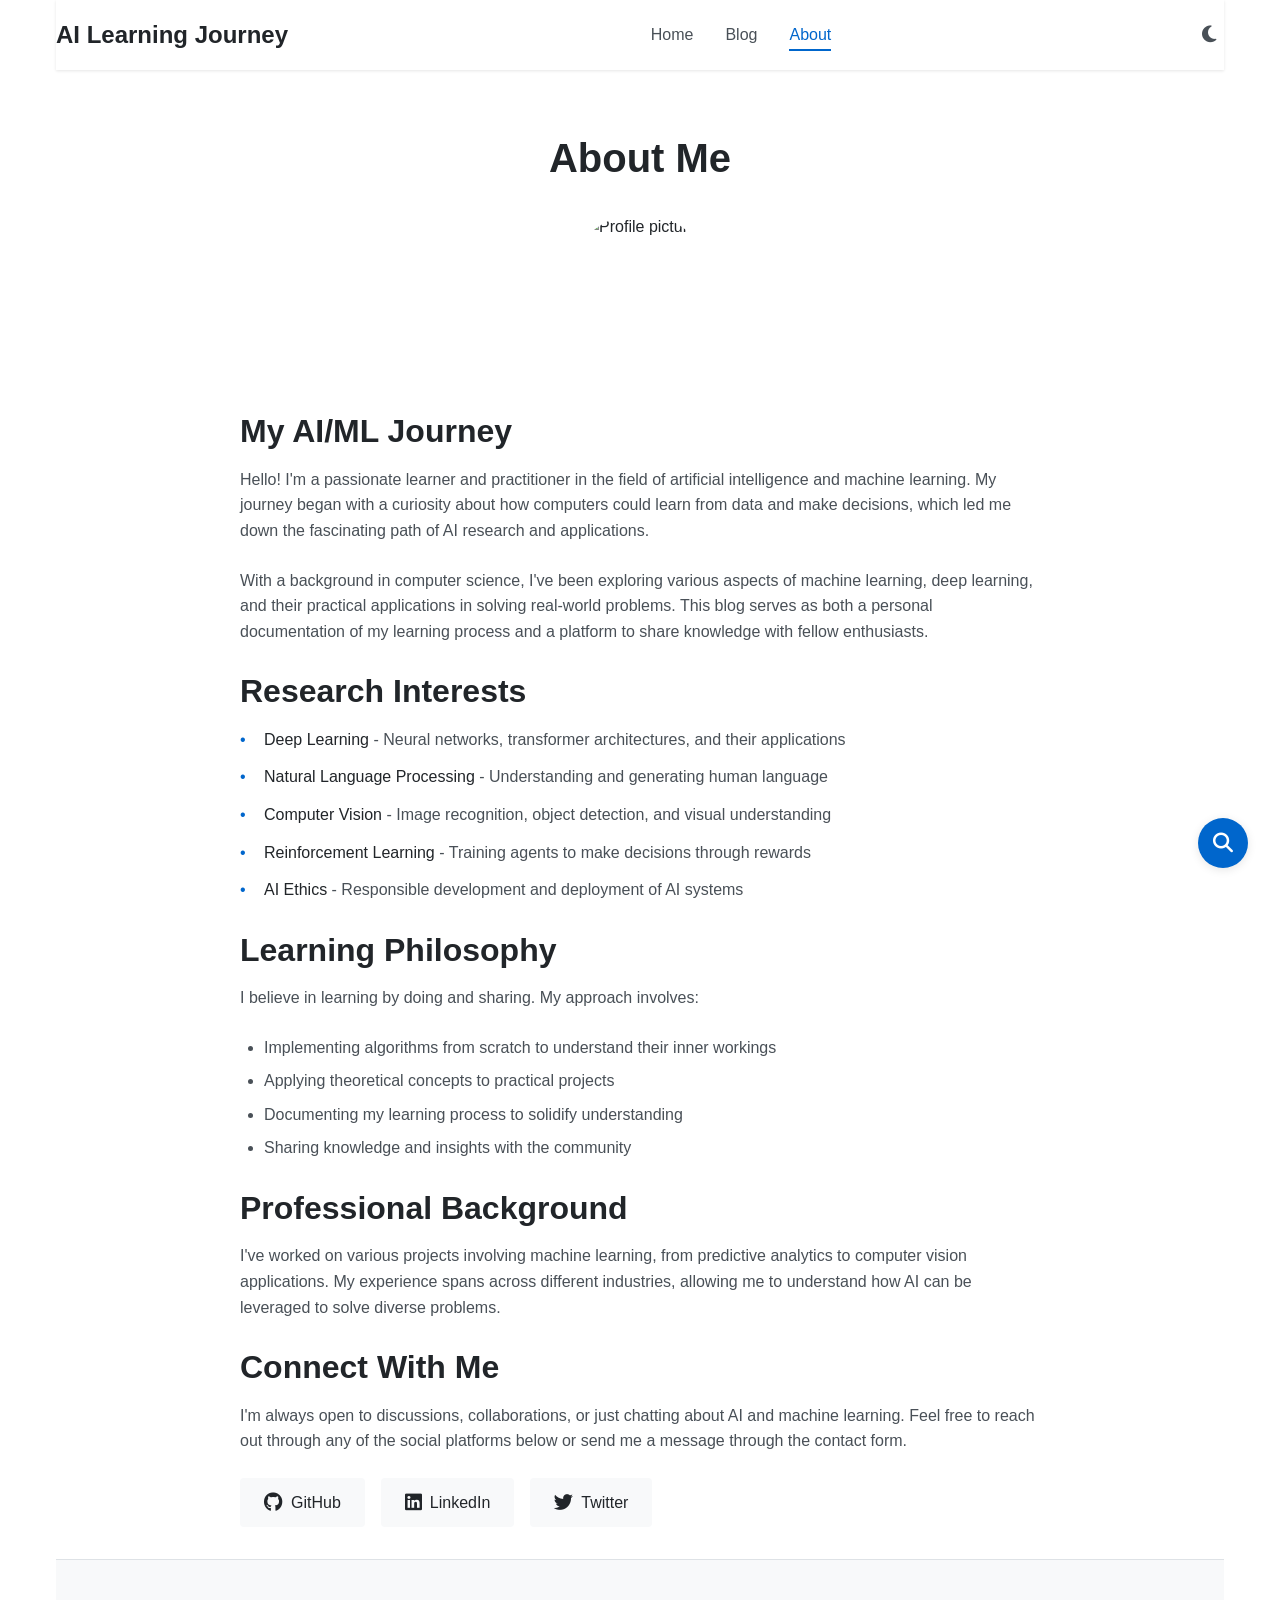
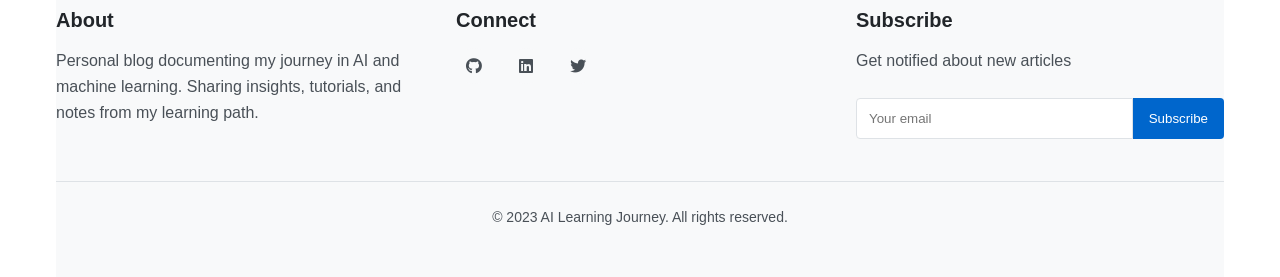
==== about.html @ 77ecc456 "Initial commit of AI Learning Journey website" ====
<!DOCTYPE html>
<html lang="en">
<head>
    <meta charset="UTF-8">
    <meta name="viewport" content="width=device-width, initial-scale=1.0">
    <meta name="description" content="About my AI and machine learning journey">
    <title>About - AI Learning Journey</title>
    <link rel="stylesheet" href="css/style.css">
    <link rel="stylesheet" href="https://cdnjs.cloudflare.com/ajax/libs/font-awesome/6.4.0/css/all.min.css">
</head>
<body>
    <div class="container">
        <header>
            <div class="header-content">
                <div class="logo">
                    <a href="index.html">AI Learning Journey</a>
                </div>
                <nav>
                    <ul>
                        <li><a href="index.html">Home</a></li>
                        <li><a href="blog.html">Blog</a></li>
                        <li><a href="about.html" class="active">About</a></li>
                    </ul>
                </nav>
                <div class="theme-toggle">
                    <button id="theme-toggle-btn" aria-label="Toggle dark/light mode">
                        <i class="fas fa-moon"></i>
                    </button>
                </div>
            </div>
        </header>

        <main>
            <section class="about-section">
                <div class="about-header">
                    <h1>About Me</h1>
                    <div class="profile-image">
                        <img src="images/profile.svg" alt="Profile picture">
                    </div>
                </div>
                
                <div class="about-content">
                    <h2>My AI/ML Journey</h2>
                    <p>Hello! I'm a passionate learner and practitioner in the field of artificial intelligence and machine learning. My journey began with a curiosity about how computers could learn from data and make decisions, which led me down the fascinating path of AI research and applications.</p>
                    
                    <p>With a background in computer science, I've been exploring various aspects of machine learning, deep learning, and their practical applications in solving real-world problems. This blog serves as both a personal documentation of my learning process and a platform to share knowledge with fellow enthusiasts.</p>
                    
                    <h2>Research Interests</h2>
                    <ul class="interests-list">
                        <li><span>Deep Learning</span> - Neural networks, transformer architectures, and their applications</li>
                        <li><span>Natural Language Processing</span> - Understanding and generating human language</li>
                        <li><span>Computer Vision</span> - Image recognition, object detection, and visual understanding</li>
                        <li><span>Reinforcement Learning</span> - Training agents to make decisions through rewards</li>
                        <li><span>AI Ethics</span> - Responsible development and deployment of AI systems</li>
                    </ul>
                    
                    <h2>Learning Philosophy</h2>
                    <p>I believe in learning by doing and sharing. My approach involves:</p>
                    <ul>
                        <li>Implementing algorithms from scratch to understand their inner workings</li>
                        <li>Applying theoretical concepts to practical projects</li>
                        <li>Documenting my learning process to solidify understanding</li>
                        <li>Sharing knowledge and insights with the community</li>
                    </ul>
                    
                    <h2>Professional Background</h2>
                    <p>I've worked on various projects involving machine learning, from predictive analytics to computer vision applications. My experience spans across different industries, allowing me to understand how AI can be leveraged to solve diverse problems.</p>
                    
                    <h2>Connect With Me</h2>
                    <p>I'm always open to discussions, collaborations, or just chatting about AI and machine learning. Feel free to reach out through any of the social platforms below or send me a message through the contact form.</p>
                    
                    <div class="social-links-large">
                        <a href="https://github.com/" target="_blank" class="social-btn">
                            <i class="fab fa-github"></i> GitHub
                        </a>
                        <a href="https://linkedin.com/in/" target="_blank" class="social-btn">
                            <i class="fab fa-linkedin"></i> LinkedIn
                        </a>
                        <a href="https://twitter.com/" target="_blank" class="social-btn">
                            <i class="fab fa-twitter"></i> Twitter
                        </a>
                    </div>
                </div>
            </section>
        </main>

        <footer>
            <div class="footer-content">
                <div class="footer-section">
                    <h3>About</h3>
                    <p>Personal blog documenting my journey in AI and machine learning. Sharing insights, tutorials, and notes from my learning path.</p>
                </div>
                <div class="footer-section">
                    <h3>Connect</h3>
                    <div class="social-links">
                        <a href="https://github.com/" target="_blank" aria-label="GitHub"><i class="fab fa-github"></i></a>
                        <a href="https://linkedin.com/in/" target="_blank" aria-label="LinkedIn"><i class="fab fa-linkedin"></i></a>
                        <a href="https://twitter.com/" target="_blank" aria-label="Twitter"><i class="fab fa-twitter"></i></a>
                    </div>
                </div>
                <div class="footer-section">
                    <h3>Subscribe</h3>
                    <p>Get notified about new articles</p>
                    <form class="subscribe-form">
                        <input type="email" placeholder="Your email" required>
                        <button type="submit">Subscribe</button>
                    </form>
                </div>
            </div>
            <div class="footer-bottom">
                <p>&copy; 2023 AI Learning Journey. All rights reserved.</p>
            </div>
        </footer>
    </div>

    <div class="search-overlay" id="searchOverlay">
        <div class="search-container">
            <div class="search-header">
                <h2>Search Articles</h2>
                <button id="closeSearch" aria-label="Close search"><i class="fas fa-times"></i></button>
            </div>
            <div class="search-form">
                <input type="text" id="searchInput" placeholder="Type to search...">
            </div>
            <div class="search-results" id="searchResults">
                <!-- Search results will be populated here -->
            </div>
        </div>
    </div>

    <button id="searchToggle" class="search-toggle" aria-label="Open search">
        <i class="fas fa-search"></i>
    </button>

    <script src="js/main.js"></script>
</body>
</html>
---- css/style.css ----
/* 
 * AI Learning Journey - Main Stylesheet
 * A clean, minimalist design for a personal blog focused on AI and ML
 */

/* ===== Variables ===== */
:root {
  /* Light theme (default) */
  --bg-primary: #ffffff;
  --bg-secondary: #f8f9fa;
  --text-primary: #212529;
  --text-secondary: #495057;
  --text-muted: #6c757d;
  --accent-color: #0066cc;
  --accent-hover: #0056b3;
  --border-color: #dee2e6;
  --card-bg: #ffffff;
  --card-shadow: 0 2px 4px rgba(0, 0, 0, 0.05);
  --code-bg: #f5f5f5;
  --blockquote-bg: #f8f9fa;
  --blockquote-border: #dee2e6;
  --header-bg: rgba(255, 255, 255, 0.95);
  --footer-bg: #f8f9fa;
}

/* Dark theme */
[data-theme="dark"] {
  --bg-primary: #121212;
  --bg-secondary: #1e1e1e;
  --text-primary: #e9ecef;
  --text-secondary: #ced4da;
  --text-muted: #adb5bd;
  --accent-color: #4dabf7;
  --accent-hover: #339af0;
  --border-color: #343a40;
  --card-bg: #1e1e1e;
  --card-shadow: 0 2px 4px rgba(0, 0, 0, 0.2);
  --code-bg: #2d2d2d;
  --blockquote-bg: #1e1e1e;
  --blockquote-border: #343a40;
  --header-bg: rgba(18, 18, 18, 0.95);
  --footer-bg: #1e1e1e;
}

/* ===== Base Styles ===== */
* {
  margin: 0;
  padding: 0;
  box-sizing: border-box;
}

html {
  font-size: 16px;
  scroll-behavior: smooth;
}

body {
  font-family: -apple-system, BlinkMacSystemFont, "Segoe UI", Roboto, "Helvetica Neue", Arial, sans-serif;
  line-height: 1.6;
  color: var(--text-primary);
  background-color: var(--bg-primary);
  transition: background-color 0.3s ease, color 0.3s ease;
}

.container {
  width: 100%;
  max-width: 1200px;
  margin: 0 auto;
  padding: 0 1rem;
}

/* ===== Typography ===== */
h1, h2, h3, h4, h5, h6 {
  margin-bottom: 1rem;
  line-height: 1.2;
  font-weight: 600;
  color: var(--text-primary);
}

h1 {
  font-size: 2.5rem;
  margin-top: 2rem;
}

h2 {
  font-size: 2rem;
  margin-top: 1.75rem;
}

h3 {
  font-size: 1.5rem;
  margin-top: 1.5rem;
}

h4 {
  font-size: 1.25rem;
  margin-top: 1.25rem;
}

p {
  margin-bottom: 1.5rem;
  color: var(--text-secondary);
}

a {
  color: var(--accent-color);
  text-decoration: none;
  transition: color 0.2s ease;
}

a:hover {
  color: var(--accent-hover);
}

ul, ol {
  margin-bottom: 1.5rem;
  padding-left: 1.5rem;
  color: var(--text-secondary);
}

li {
  margin-bottom: 0.5rem;
}

blockquote {
  margin: 1.5rem 0;
  padding: 1rem 1.5rem;
  border-left: 4px solid var(--blockquote-border);
  background-color: var(--blockquote-bg);
  font-style: italic;
}

blockquote p {
  margin-bottom: 0;
}

code {
  font-family: SFMono-Regular, Menlo, Monaco, Consolas, "Liberation Mono", "Courier New", monospace;
  background-color: var(--code-bg);
  padding: 0.2rem 0.4rem;
  border-radius: 3px;
  font-size: 0.9rem;
}

pre {
  background-color: var(--code-bg);
  padding: 1rem;
  border-radius: 5px;
  overflow-x: auto;
  margin-bottom: 1.5rem;
}

pre code {
  padding: 0;
  background-color: transparent;
}

/* ===== Header ===== */
header {
  position: sticky;
  top: 0;
  z-index: 100;
  background-color: var(--header-bg);
  box-shadow: 0 1px 3px rgba(0, 0, 0, 0.1);
  backdrop-filter: blur(5px);
  -webkit-backdrop-filter: blur(5px);
}

.header-content {
  display: flex;
  justify-content: space-between;
  align-items: center;
  padding: 1rem 0;
}

.logo a {
  font-size: 1.5rem;
  font-weight: 700;
  color: var(--text-primary);
}

nav ul {
  display: flex;
  list-style: none;
  margin: 0;
  padding: 0;
}

nav li {
  margin: 0 1rem;
  margin-bottom: 0;
}

nav a {
  color: var(--text-secondary);
  font-weight: 500;
  padding: 0.5rem 0;
  position: relative;
}

nav a:hover {
  color: var(--accent-color);
}

nav a.active {
  color: var(--accent-color);
}

nav a.active::after {
  content: '';
  position: absolute;
  bottom: 0;
  left: 0;
  width: 100%;
  height: 2px;
  background-color: var(--accent-color);
}

.theme-toggle {
  display: flex;
  align-items: center;
}

#theme-toggle-btn {
  background: none;
  border: none;
  color: var(--text-secondary);
  cursor: pointer;
  font-size: 1.2rem;
  padding: 0.5rem;
  transition: color 0.2s ease;
}

#theme-toggle-btn:hover {
  color: var(--accent-color);
}

/* ===== Main Content ===== */
main {
  padding: 2rem 0;
  min-height: calc(100vh - 200px);
}

/* Intro Section */
.intro {
  padding: 3rem 0;
  text-align: center;
  max-width: 800px;
  margin: 0 auto;
}

.intro h1 {
  margin-bottom: 1.5rem;
}

.intro p {
  font-size: 1.2rem;
  margin-bottom: 2rem;
}

/* Posts Grid */
.posts-grid {
  display: grid;
  grid-template-columns: repeat(auto-fill, minmax(300px, 1fr));
  gap: 2rem;
  margin-bottom: 2rem;
}

.post-card {
  background-color: var(--card-bg);
  border-radius: 8px;
  overflow: hidden;
  box-shadow: var(--card-shadow);
  transition: transform 0.2s ease, box-shadow 0.2s ease;
}

.post-card:hover {
  transform: translateY(-5px);
  box-shadow: 0 4px 8px rgba(0, 0, 0, 0.1);
}

.post-card-content {
  padding: 1.5rem;
}

.post-meta {
  display: flex;
  align-items: center;
  margin-bottom: 1rem;
  font-size: 0.875rem;
  color: var(--text-muted);
}

.post-date {
  margin-right: 1rem;
}

.post-tag {
  background-color: var(--bg-secondary);
  padding: 0.25rem 0.5rem;
  border-radius: 4px;
  font-size: 0.75rem;
  font-weight: 500;
}

.post-card h3 {
  margin-top: 0;
  margin-bottom: 0.75rem;
  font-size: 1.25rem;
}

.post-card p {
  margin-bottom: 1rem;
  font-size: 0.95rem;
}

.post-footer {
  display: flex;
  justify-content: space-between;
  align-items: center;
  font-size: 0.875rem;
}

.reading-time {
  color: var(--text-muted);
}

.read-more {
  font-weight: 500;
}

.view-all {
  text-align: center;
  margin-top: 2rem;
}

.btn {
  display: inline-block;
  background-color: var(--accent-color);
  color: white;
  padding: 0.75rem 1.5rem;
  border-radius: 4px;
  font-weight: 500;
  transition: background-color 0.2s ease;
}

.btn:hover {
  background-color: var(--accent-hover);
  color: white;
}

/* Blog Archive */
.blog-header {
  margin-bottom: 2rem;
}

.filter-container {
  display: flex;
  justify-content: space-between;
  align-items: center;
  margin-top: 1rem;
}

.filter-group {
  display: flex;
  align-items: center;
}

.filter-group label {
  margin-right: 0.5rem;
  color: var(--text-secondary);
}

.filter-group select {
  padding: 0.5rem;
  border: 1px solid var(--border-color);
  border-radius: 4px;
  background-color: var(--bg-primary);
  color: var(--text-primary);
}

.blog-entry {
  margin-bottom: 2rem;
  padding-bottom: 2rem;
  border-bottom: 1px solid var(--border-color);
}

.blog-entry:last-child {
  border-bottom: none;
}

.blog-meta {
  display: flex;
  align-items: center;
  margin-bottom: 0.5rem;
  font-size: 0.875rem;
  color: var(--text-muted);
}

.blog-date {
  margin-right: 1rem;
}

.blog-tag {
  background-color: var(--bg-secondary);
  padding: 0.25rem 0.5rem;
  border-radius: 4px;
  font-size: 0.75rem;
  font-weight: 500;
}

.blog-entry h2 {
  margin-top: 0.5rem;
  margin-bottom: 0.75rem;
}

.blog-footer {
  display: flex;
  justify-content: space-between;
  align-items: center;
  margin-top: 1rem;
  font-size: 0.875rem;
}

/* Blog Post */
.blog-post {
  max-width: 800px;
  margin: 0 auto;
}

.post-header {
  margin-bottom: 2rem;
}

.post-author {
  display: flex;
  align-items: center;
  margin-top: 1rem;
}

.author-image {
  width: 40px;
  height: 40px;
  border-radius: 50%;
  margin-right: 1rem;
}

.author-name {
  font-weight: 500;
}

.post-content {
  margin-bottom: 3rem;
}

.post-content img {
  max-width: 100%;
  height: auto;
  border-radius: 8px;
  margin: 1.5rem 0;
}

.math-block {
  overflow-x: auto;
  margin: 1.5rem 0;
  padding: 1rem;
  background-color: var(--bg-secondary);
  border-radius: 5px;
}

.post-tags {
  display: flex;
  align-items: center;
  flex-wrap: wrap;
}

.post-tags span {
  margin-right: 0.5rem;
  font-weight: 500;
}

.post-tags a {
  margin-right: 0.5rem;
  margin-bottom: 0.5rem;
  background-color: var(--bg-secondary);
  padding: 0.25rem 0.5rem;
  border-radius: 4px;
  font-size: 0.875rem;
  color: var(--text-secondary);
}

.post-tags a:hover {
  background-color: var(--accent-color);
  color: white;
}

.share-buttons {
  display: flex;
  align-items: center;
}

.share-buttons span {
  margin-right: 0.5rem;
  font-weight: 500;
}

.share-buttons a {
  margin-right: 0.5rem;
  width: 32px;
  height: 32px;
  border-radius: 50%;
  background-color: var(--bg-secondary);
  display: flex;
  align-items: center;
  justify-content: center;
  color: var(--text-secondary);
}

.share-buttons a:hover {
  background-color: var(--accent-color);
  color: white;
}

.post-navigation {
  display: flex;
  justify-content: space-between;
  margin-top: 3rem;
  padding-top: 2rem;
  border-top: 1px solid var(--border-color);
}

.prev-post,
.next-post {
  max-width: 45%;
}

.prev-post a,
.next-post a {
  display: block;
  color: var(--text-primary);
}

.prev-post span,
.next-post span {
  display: block;
  font-size: 0.875rem;
  color: var(--text-muted);
  margin-bottom: 0.25rem;
}

.prev-post h4,
.next-post h4 {
  font-size: 1rem;
  margin: 0;
}

.next-post {
  text-align: right;
}

/* About Page */
.about-header {
  text-align: center;
  margin-bottom: 3rem;
}

.profile-image {
  width: 150px;
  height: 150px;
  border-radius: 50%;
  margin: 2rem auto;
  overflow: hidden;
}

.profile-image img {
  width: 100%;
  height: 100%;
  object-fit: cover;
}

.about-content {
  max-width: 800px;
  margin: 0 auto;
}

.interests-list {
  list-style: none;
  padding: 0;
}

.interests-list li {
  margin-bottom: 0.75rem;
  padding-left: 1.5rem;
  position: relative;
}

.interests-list li::before {
  content: '•';
  position: absolute;
  left: 0;
  color: var(--accent-color);
}

.interests-list span {
  font-weight: 500;
  color: var(--text-primary);
}

.social-links-large {
  display: flex;
  flex-wrap: wrap;
  gap: 1rem;
  margin-top: 1.5rem;
}

.social-btn {
  display: inline-flex;
  align-items: center;
  padding: 0.75rem 1.5rem;
  background-color: var(--bg-secondary);
  border-radius: 4px;
  color: var(--text-primary);
  font-weight: 500;
  transition: background-color 0.2s ease, color 0.2s ease;
}

.social-btn i {
  margin-right: 0.5rem;
  font-size: 1.2rem;
}

.social-btn:hover {
  background-color: var(--accent-color);
  color: white;
}

/* ===== Footer ===== */
footer {
  background-color: var(--footer-bg);
  padding: 3rem 0 1.5rem;
  border-top: 1px solid var(--border-color);
}

.footer-content {
  display: grid;
  grid-template-columns: repeat(auto-fit, minmax(250px, 1fr));
  gap: 2rem;
  margin-bottom: 2rem;
}

.footer-section h3 {
  margin-top: 0;
  margin-bottom: 1rem;
  font-size: 1.25rem;
}

.social-links {
  display: flex;
  gap: 1rem;
}

.social-links a {
  width: 36px;
  height: 36px;
  border-radius: 50%;
  background-color: var(--bg-secondary);
  display: flex;
  align-items: center;
  justify-content: center;
  color: var(--text-secondary);
  transition: background-color 0.2s ease, color 0.2s ease;
}

.social-links a:hover {
  background-color: var(--accent-color);
  color: white;
}

.subscribe-form {
  display: flex;
  margin-top: 1rem;
}

.subscribe-form input {
  flex: 1;
  padding: 0.75rem;
  border: 1px solid var(--border-color);
  border-radius: 4px 0 0 4px;
  background-color: var(--bg-primary);
  color: var(--text-primary);
}

.subscribe-form button {
  padding: 0.75rem 1rem;
  background-color: var(--accent-color);
  color: white;
  border: none;
  border-radius: 0 4px 4px 0;
  cursor: pointer;
  transition: background-color 0.2s ease;
}

.subscribe-form button:hover {
  background-color: var(--accent-hover);
}

.footer-bottom {
  text-align: center;
  padding-top: 1.5rem;
  border-top: 1px solid var(--border-color);
  color: var(--text-muted);
  font-size: 0.875rem;
}

/* ===== Search ===== */
.search-overlay {
  position: fixed;
  top: 0;
  left: 0;
  width: 100%;
  height: 100%;
  background-color: rgba(0, 0, 0, 0.8);
  display: flex;
  align-items: center;
  justify-content: center;
  z-index: 1000;
  opacity: 0;
  visibility: hidden;
  transition: opacity 0.3s ease, visibility 0.3s ease;
}

.search-overlay.active {
  opacity: 1;
  visibility: visible;
}

.search-container {
  width: 90%;
  max-width: 600px;
  background-color: var(--bg-primary);
  border-radius: 8px;
  padding: 2rem;
  max-height: 80vh;
  overflow-y: auto;
}

.search-header {
  display: flex;
  justify-content: space-between;
  align-items: center;
  margin-bottom: 1.5rem;
}

.search-header h2 {
  margin: 0;
}

#closeSearch {
  background: none;
  border: none;
  font-size: 1.5rem;
  color: var(--text-secondary);
  cursor: pointer;
}

.search-form {
  margin-bottom: 1.5rem;
}

#searchInput {
  width: 100%;
  padding: 0.75rem;
  border: 1px solid var(--border-color);
  border-radius: 4px;
  background-color: var(--bg-primary);
  color: var(--text-primary);
  font-size: 1rem;
}

.search-results {
  max-height: 50vh;
  overflow-y: auto;
}

.search-result-item {
  padding: 1rem 0;
  border-bottom: 1px solid var(--border-color);
}

.search-result-item:last-child {
  border-bottom: none;
}

.search-result-item h3 {
  margin-top: 0;
  margin-bottom: 0.5rem;
  font-size: 1.25rem;
}

.search-result-item p {
  margin-bottom: 0.5rem;
  font-size: 0.95rem;
}

.search-result-meta {
  font-size: 0.875rem;
  color: var(--text-muted);
}

.search-toggle {
  position: fixed;
  bottom: 2rem;
  right: 2rem;
  width: 50px;
  height: 50px;
  border-radius: 50%;
  background-color: var(--accent-color);
  color: white;
  border: none;
  display: flex;
  align-items: center;
  justify-content: center;
  font-size: 1.25rem;
  cursor: pointer;
  box-shadow: 0 2px 10px rgba(0, 0, 0, 0.1);
  z-index: 99;
  transition: background-color 0.2s ease;
}

.search-toggle:hover {
  background-color: var(--accent-hover);
}

/* ===== Responsive Styles ===== */
@media (max-width: 768px) {
  .header-content {
    flex-direction: column;
    padding: 1rem 0;
  }

  .logo {
    margin-bottom: 1rem;
  }

  nav ul {
    justify-content: center;
  }

  nav li {
    margin: 0 0.75rem;
  }

  .theme-toggle {
    position: absolute;
    top: 1rem;
    right: 1rem;
  }

  .posts-grid {
    grid-template-columns: 1fr;
  }

  .post-navigation {
    flex-direction: column;
    gap: 1.5rem;
  }

  .prev-post,
  .next-post {
    max-width: 100%;
  }

  .next-post {
    text-align: left;
  }

  .footer-content {
    grid-template-columns: 1fr;
  }

  .social-links-large {
    flex-direction: column;
  }
}

@media (max-width: 480px) {
  html {
    font-size: 14px;
  }

  .post-meta,
  .blog-meta {
    flex-direction: column;
    align-items: flex-start;
  }

  .post-date,
  .blog-date {
    margin-bottom: 0.5rem;
  }

  .post-footer,
  .blog-footer {
    flex-direction: column;
    align-items: flex-start;
    gap: 0.5rem;
  }

  .search-toggle {
    bottom: 1rem;
    right: 1rem;
    width: 40px;
    height: 40px;
  }
}
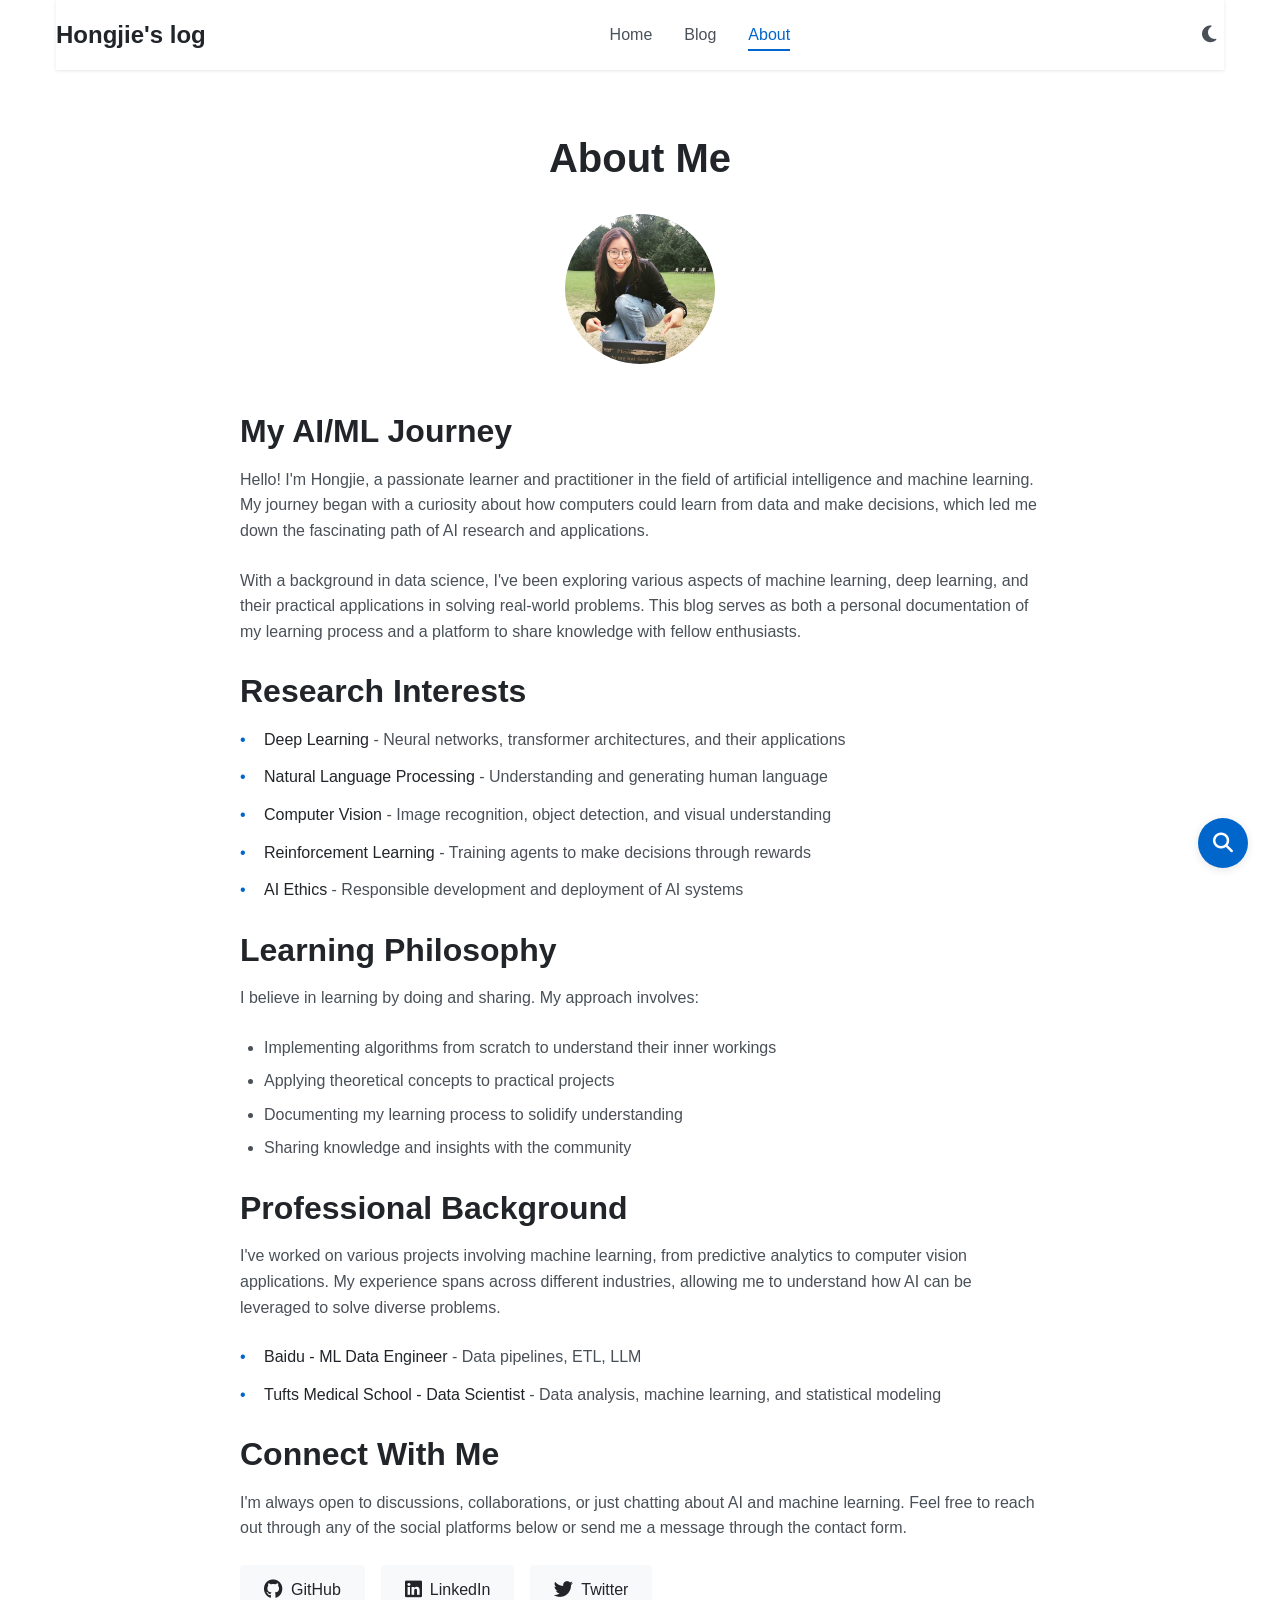
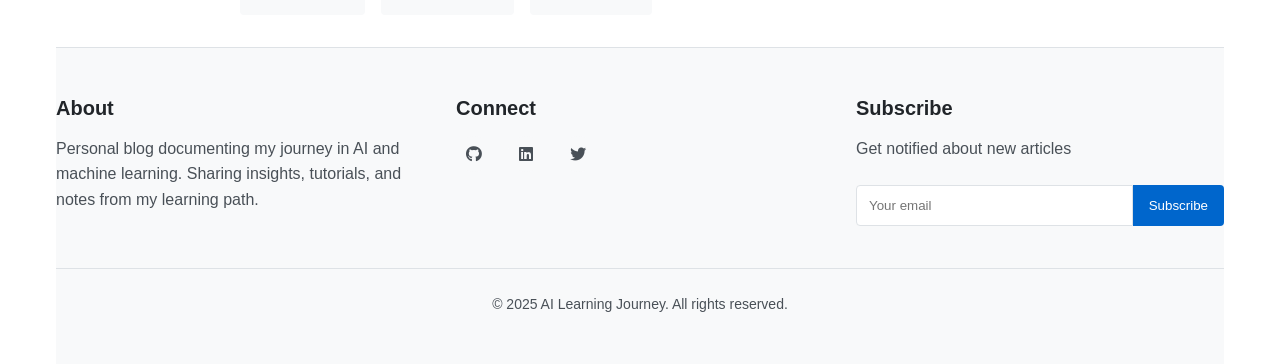
==== commit f0cf2eea: "Add profile images and update website content" ====
--- a/about.html
+++ b/about.html
@@ -13,7 +13,7 @@
         <header>
             <div class="header-content">
                 <div class="logo">
-                    <a href="index.html">AI Learning Journey</a>
+                    <a href="index.html">Hongjie's log</a>
                 </div>
                 <nav>
                     <ul>
@@ -35,15 +35,15 @@
                 <div class="about-header">
                     <h1>About Me</h1>
                     <div class="profile-image">
-                        <img src="images/profile.svg" alt="Profile picture">
+                        <img src="images/IMG_4221.jpeg" alt="Profile picture">
                     </div>
                 </div>
                 
                 <div class="about-content">
                     <h2>My AI/ML Journey</h2>
-                    <p>Hello! I'm a passionate learner and practitioner in the field of artificial intelligence and machine learning. My journey began with a curiosity about how computers could learn from data and make decisions, which led me down the fascinating path of AI research and applications.</p>
+                    <p>Hello! I'm Hongjie, a passionate learner and practitioner in the field of artificial intelligence and machine learning. My journey began with a curiosity about how computers could learn from data and make decisions, which led me down the fascinating path of AI research and applications.</p>
                     
-                    <p>With a background in computer science, I've been exploring various aspects of machine learning, deep learning, and their practical applications in solving real-world problems. This blog serves as both a personal documentation of my learning process and a platform to share knowledge with fellow enthusiasts.</p>
+                    <p>With a background in data science, I've been exploring various aspects of machine learning, deep learning, and their practical applications in solving real-world problems. This blog serves as both a personal documentation of my learning process and a platform to share knowledge with fellow enthusiasts.</p>
                     
                     <h2>Research Interests</h2>
                     <ul class="interests-list">
@@ -65,18 +65,21 @@
                     
                     <h2>Professional Background</h2>
                     <p>I've worked on various projects involving machine learning, from predictive analytics to computer vision applications. My experience spans across different industries, allowing me to understand how AI can be leveraged to solve diverse problems.</p>
-                    
+                    <ul class="interests-list">
+                        <li><span>Baidu - ML Data Engineer</span> - Data pipelines, ETL, LLM</li>
+                        <li><span>Tufts Medical School - Data Scientist</span> - Data analysis, machine learning, and statistical modeling</li>
+                    </ul>
                     <h2>Connect With Me</h2>
                     <p>I'm always open to discussions, collaborations, or just chatting about AI and machine learning. Feel free to reach out through any of the social platforms below or send me a message through the contact form.</p>
                     
                     <div class="social-links-large">
-                        <a href="https://github.com/" target="_blank" class="social-btn">
+                        <a href="https://github.com/HongjieWang98" target="_blank" class="social-btn">
                             <i class="fab fa-github"></i> GitHub
                         </a>
-                        <a href="https://linkedin.com/in/" target="_blank" class="social-btn">
+                        <a href="https://www.linkedin.com/in/hongjiewang1998/" target="_blank" class="social-btn">
                             <i class="fab fa-linkedin"></i> LinkedIn
                         </a>
-                        <a href="https://twitter.com/" target="_blank" class="social-btn">
+                        <a href="https://x.com/HongjieWang6" target="_blank" class="social-btn">
                             <i class="fab fa-twitter"></i> Twitter
                         </a>
                     </div>
@@ -93,9 +96,9 @@
                 <div class="footer-section">
                     <h3>Connect</h3>
                     <div class="social-links">
-                        <a href="https://github.com/" target="_blank" aria-label="GitHub"><i class="fab fa-github"></i></a>
-                        <a href="https://linkedin.com/in/" target="_blank" aria-label="LinkedIn"><i class="fab fa-linkedin"></i></a>
-                        <a href="https://twitter.com/" target="_blank" aria-label="Twitter"><i class="fab fa-twitter"></i></a>
+                        <a href="https://github.com/HongjieWang98" target="_blank" aria-label="GitHub"><i class="fab fa-github"></i></a>
+                        <a href="https://www.linkedin.com/in/hongjiewang1998/" target="_blank" aria-label="LinkedIn"><i class="fab fa-linkedin"></i></a>
+                        <a href="https://x.com/HongjieWang6" target="_blank" aria-label="Twitter"><i class="fab fa-twitter"></i></a>
                     </div>
                 </div>
                 <div class="footer-section">
@@ -108,7 +111,7 @@
                 </div>
             </div>
             <div class="footer-bottom">
-                <p>&copy; 2023 AI Learning Journey. All rights reserved.</p>
+                <p>&copy; 2025 AI Learning Journey. All rights reserved.</p>
             </div>
         </footer>
     </div>
